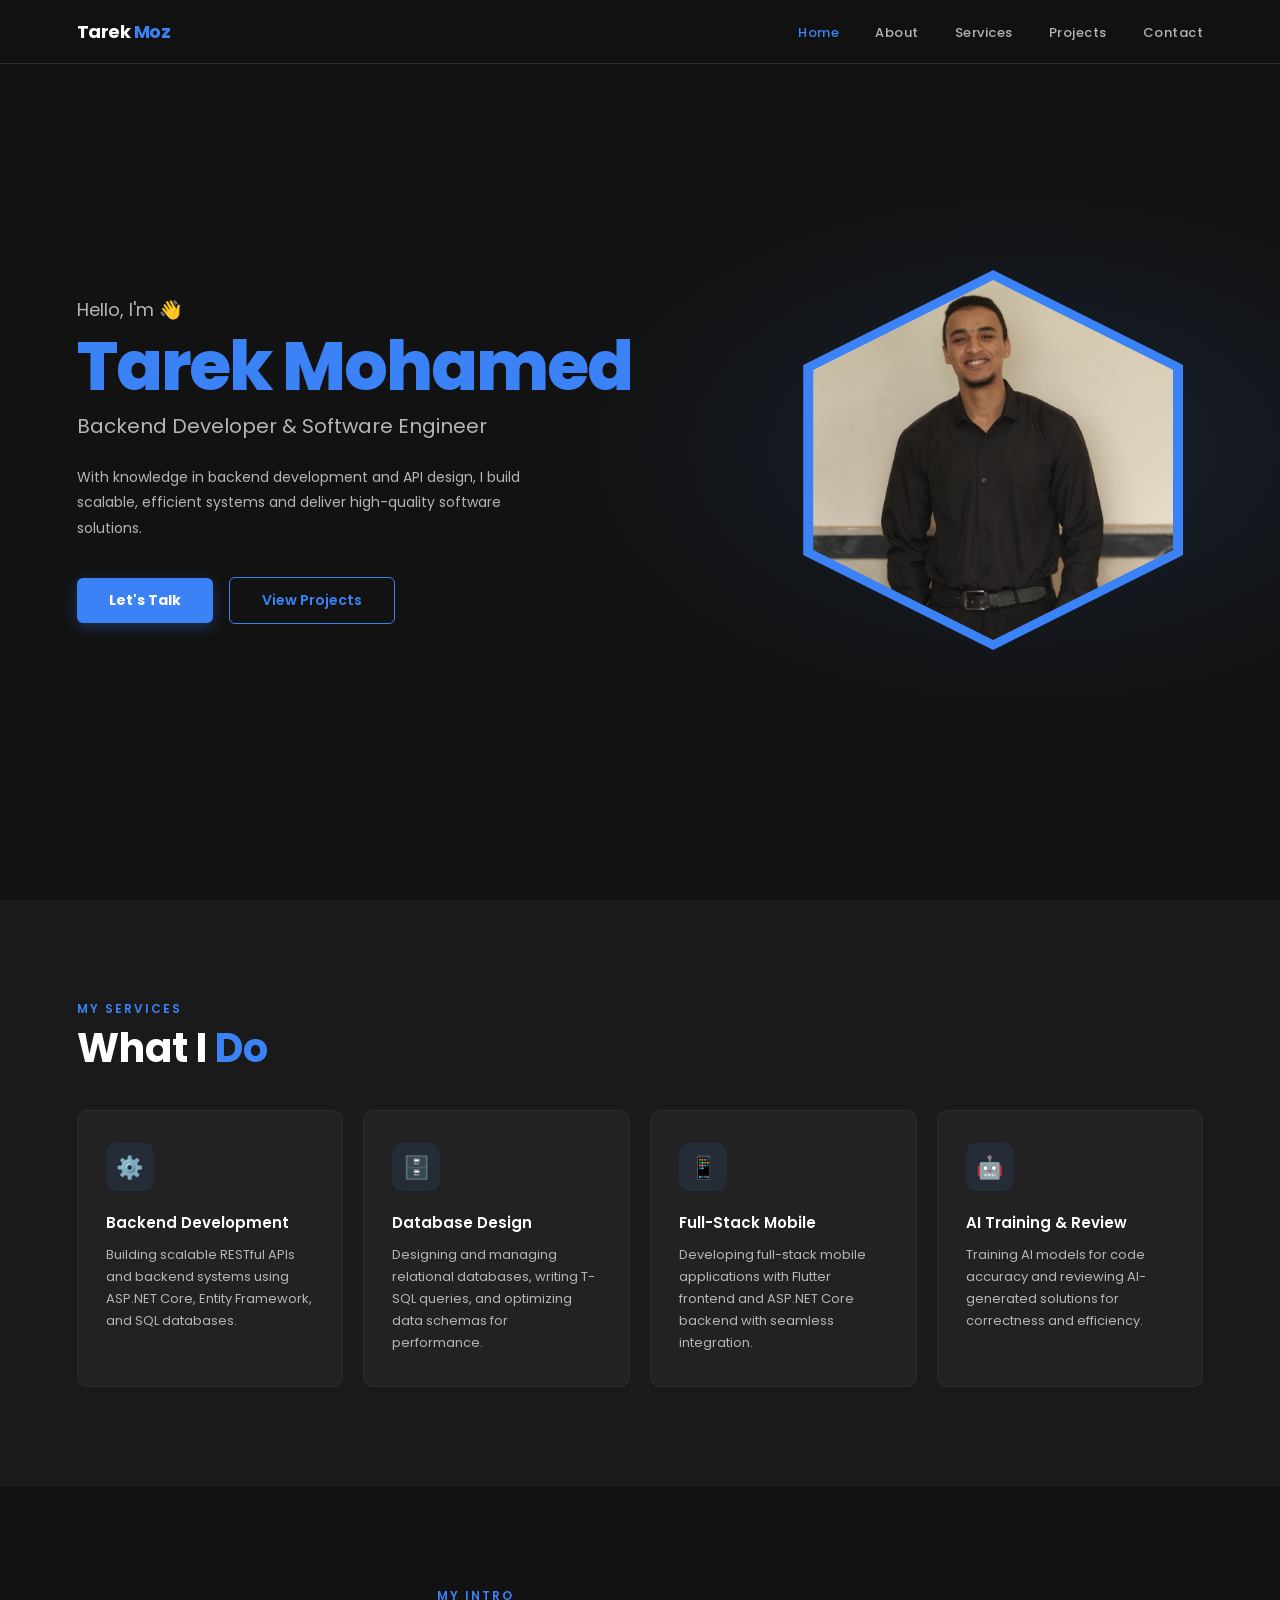
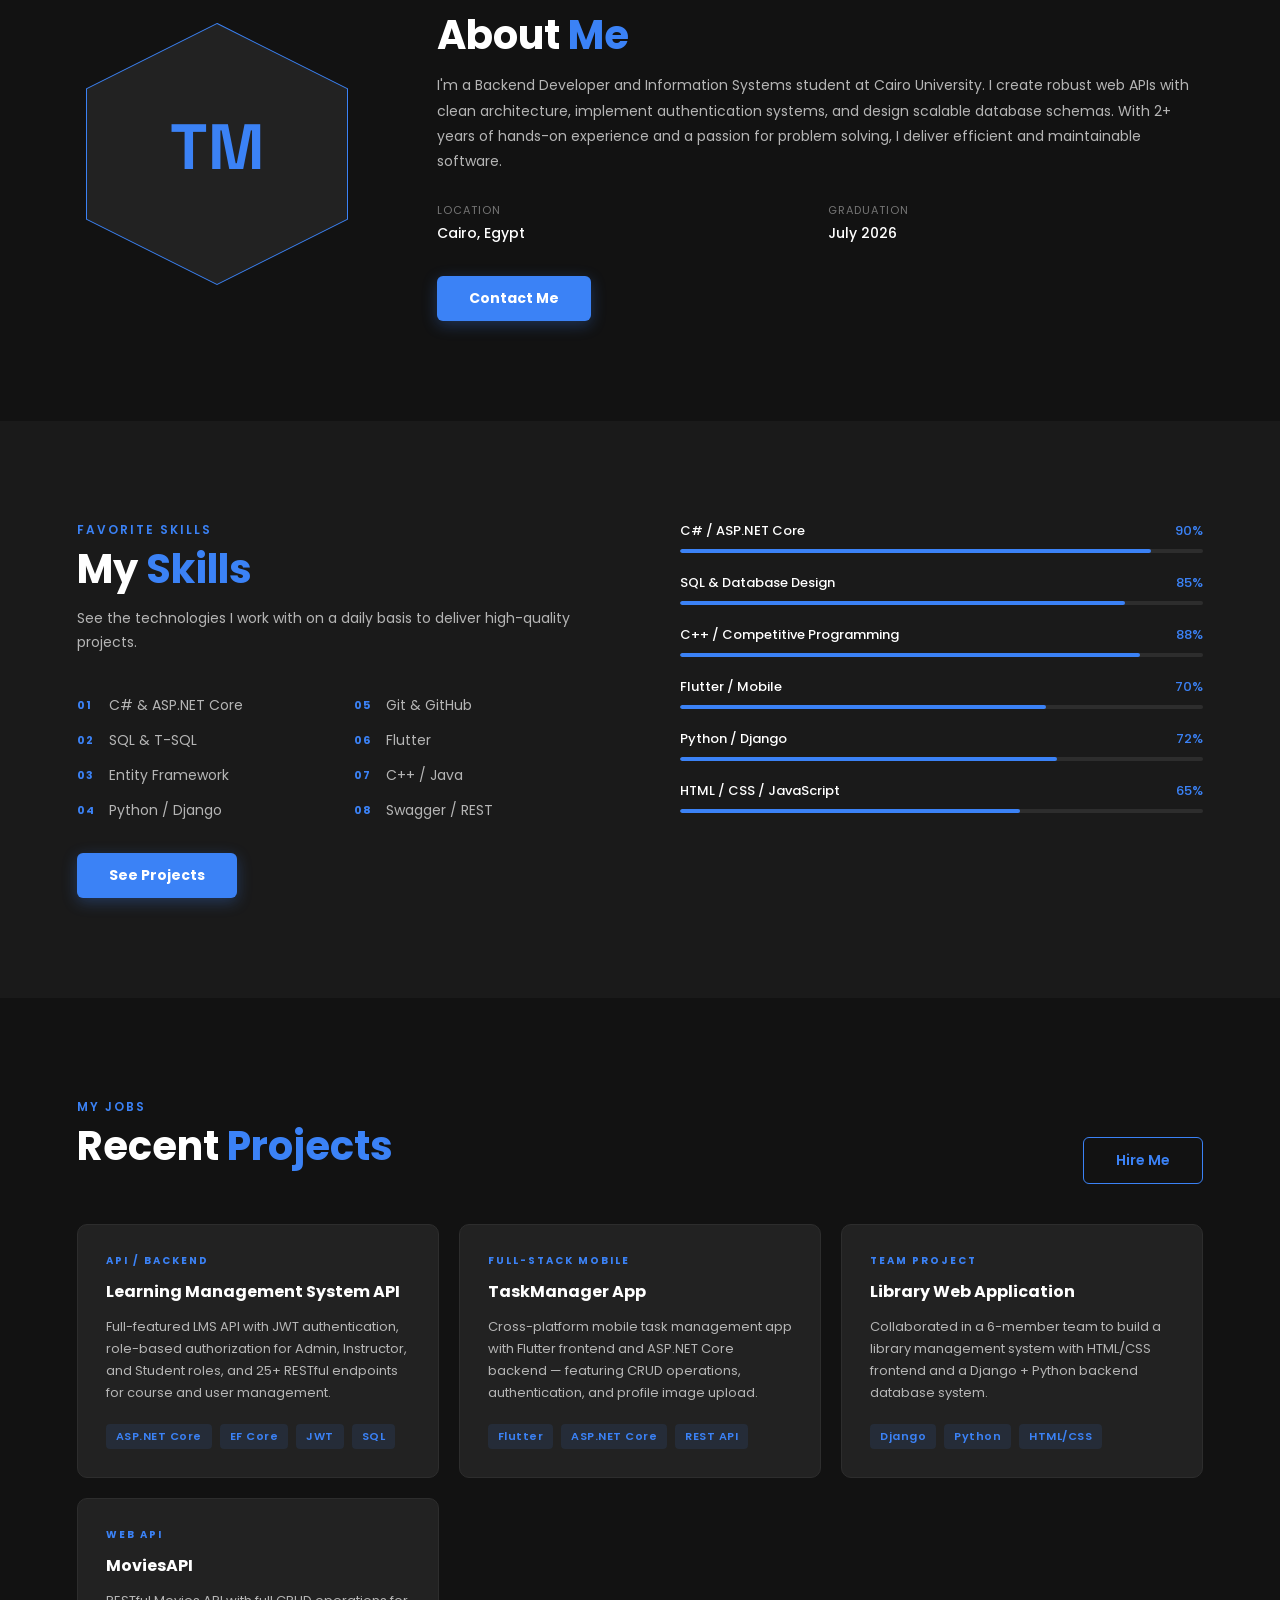
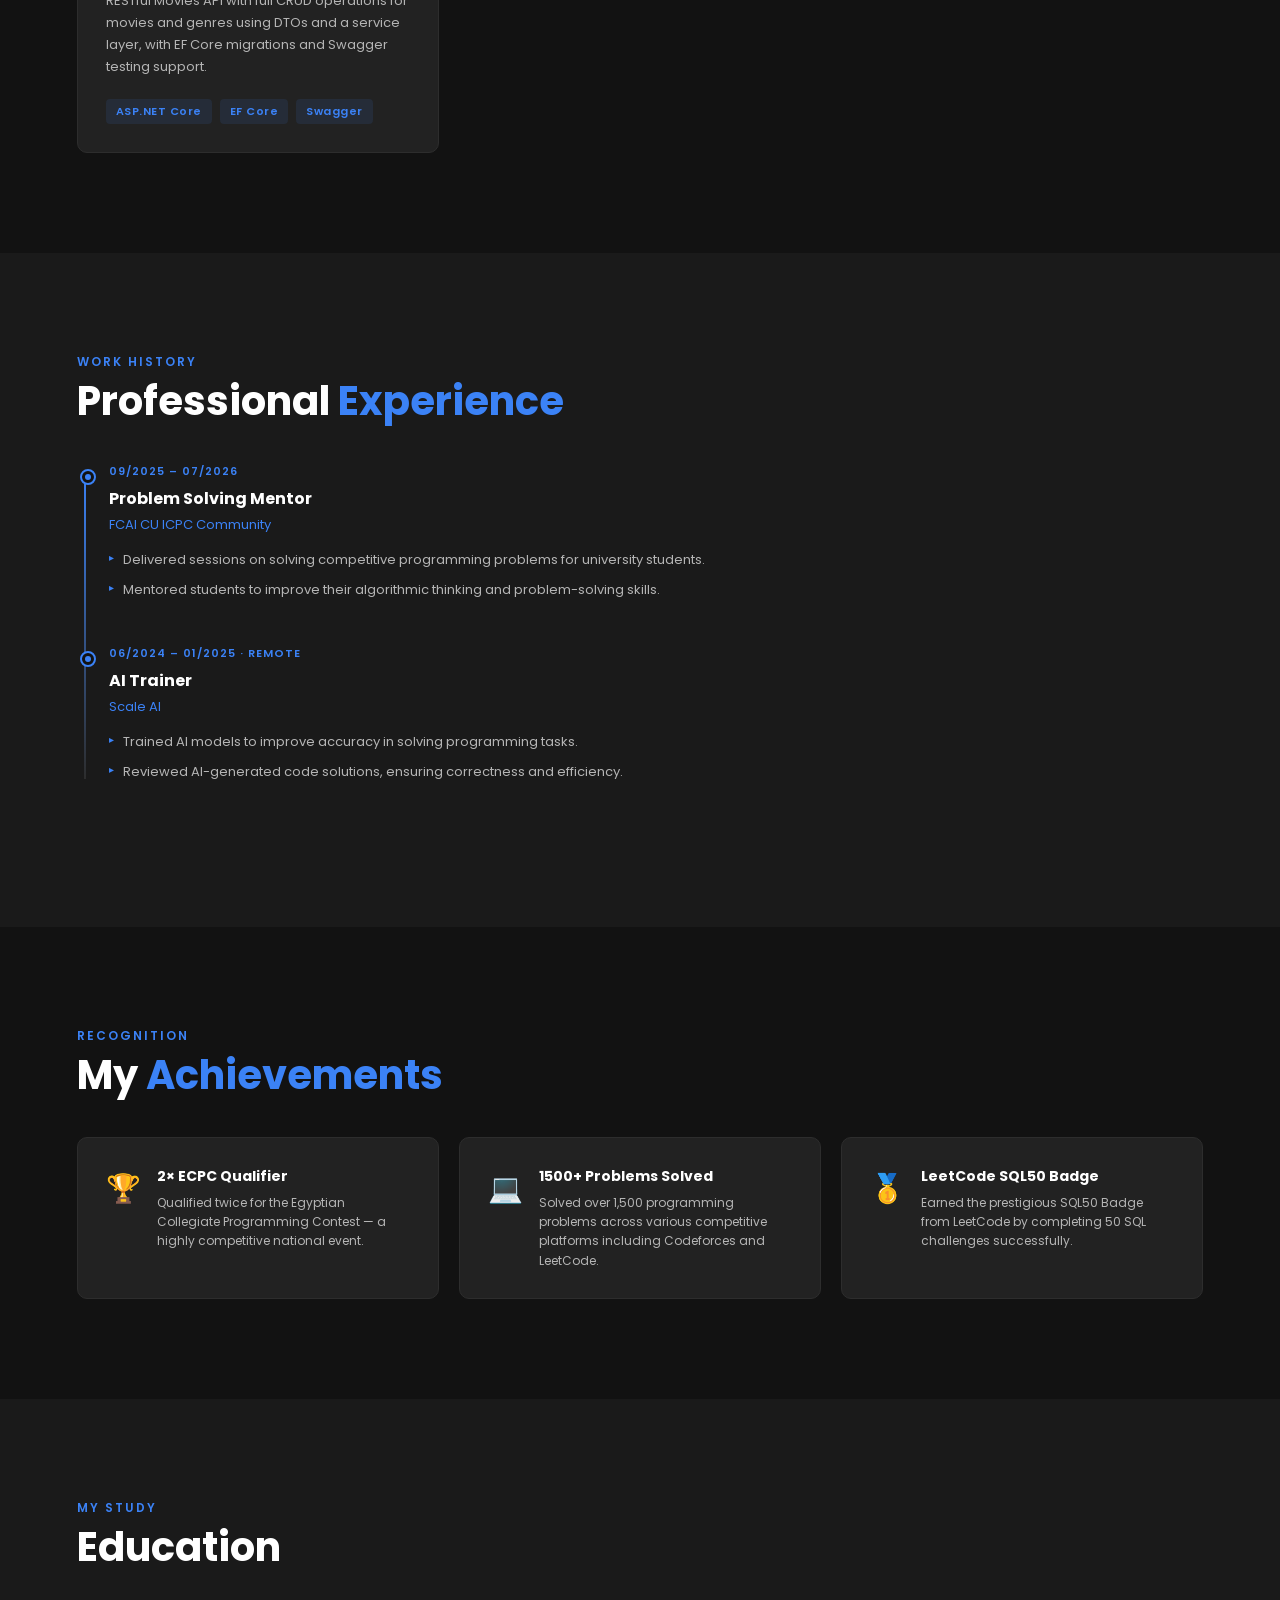
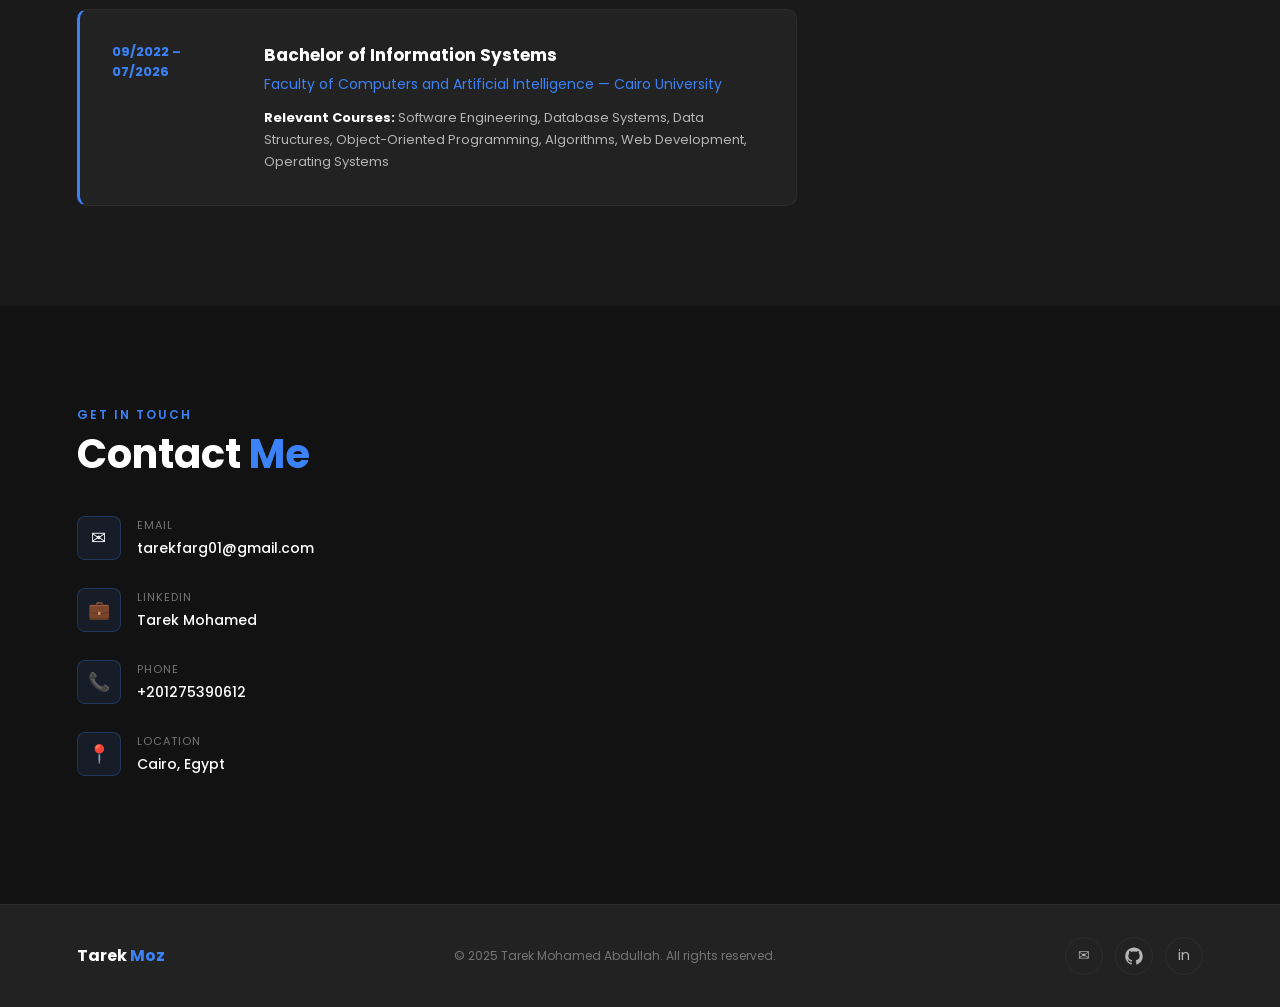
==== index.html @ e6c6e2e3 "Add the portfolio" ====
<!DOCTYPE html>
<html lang="en">
<head>
  <meta charset="UTF-8">
  <meta name="viewport" content="width=device-width, initial-scale=1.0">
  <title>Tarek Mohamed | Backend Developer</title>

  <!-- Google Fonts -->
  <link href="https://fonts.googleapis.com/css2?family=Poppins:wght@300;400;500;600;700;800&family=Space+Grotesk:wght@400;500;600;700&display=swap" rel="stylesheet">

  <!-- Stylesheet -->
  <link rel="stylesheet" href="css/style.css">
</head>
<body>

  <!--
    ============================================================
    HOW SECTIONS ARE LOADED
    Each section lives in its own file inside /sections/.
    The script.js loads them in the order listed below and
    injects them into this page automatically.

    To add a new section:
      1. Create  sections/mysection.html
      2. Add     'sections/mysection.html'  to the SECTIONS
         array in script.js in the position you want it.
    ============================================================
  -->

  <!-- All sections are injected here by script.js -->
  <div id="app"></div>

  <!-- JavaScript (loaded last so the DOM is ready) -->
  <script src="js/script.js"></script>

</body>
</html>
---- css/style.css ----
/* ============================================================
   TAREK MOHAMED — PORTFOLIO STYLES
   ============================================================
   Structure:
   1. CSS Variables (colors, fonts)
   2. Reset & Base
   3. Navigation
   4. Shared Section Utilities
   5. Hero
   6. Services
   7. About
   8. Skills
   9. Projects
   10. Experience
   11. Achievements
   12. Education
   13. Contact
   14. Footer
   15. Scroll Animation
   16. Responsive / Media Queries
   ============================================================ */


/* ── 1. CSS VARIABLES ── */

:root {
  --bg-dark:       #121212;
  --bg-section:    #1a1a1a;
  --bg-card:       #222222;
  --accent:        #3b82f6; 
  --accent-strong: #2563eb;
  --accent-dim:    rgba(59, 130, 246, 0.1);
  --accent-mid:    rgba(59, 130, 246, 0.25);
  --text-primary:  #ffffff;
  --text-secondary:#b5b5b5;
  --text-muted:    #757575;
  --border:        #2d2d2d;
  --nav-bg:        rgba(18, 18, 18, 0.9);
}

/* ── 2. RESET & BASE ── */
*, *::before, *::after {
  box-sizing: border-box;
  margin: 0;
  padding: 0;
}

html { scroll-behavior: smooth; }

body {
  font-family: 'Poppins', sans-serif;
  background: var(--bg-dark);
  color: var(--text-primary);
  overflow-x: hidden;
}

.container {
  max-width: 1400px;   
  margin: 0 auto;
  padding: 0 20px;
}

/* ── 3. NAVIGATION ── */
nav {
  position: fixed;
  top: 0; left: 0; right: 0;
  z-index: 100;
  background: var(--nav-bg);
  backdrop-filter: blur(12px);
  border-bottom: 1px solid var(--border);
  display: flex;
  align-items: center;
  justify-content: space-between;
  padding: 0 6%;
  height: 64px;
}

.nav-logo {
  font-size: 18px;
  font-weight: 700;
  letter-spacing: -0.5px;
}
.nav-logo span { color: var(--accent); }

.nav-links {
  display: flex;
  gap: 36px;
  list-style: none;
}
.nav-links a {
  font-size: 13px;
  font-weight: 500;
  color: var(--text-secondary);
  text-decoration: none;
  letter-spacing: 0.5px;
  transition: color 0.2s;
}
.nav-links a:hover,
.nav-links a.active { color: var(--accent); }


/* ── 4. SHARED SECTION UTILITIES ── */
section { padding: 100px 6%; }

.section-tag {
  font-size: 12px;
  font-weight: 600;
  letter-spacing: 2px;
  text-transform: uppercase;
  color: var(--accent);
  margin-bottom: 8px;
}

.section-title {
  font-size: clamp(28px, 4vw, 40px);
  font-weight: 700;
  line-height: 1.1;
  margin-bottom: 16px;
}
.section-title span { color: var(--accent); }

.section-sub {
  font-size: 14px;
  color: var(--text-secondary);
  line-height: 1.7;
  max-width: 500px;
  margin-bottom: 40px;
}

/* Shared Buttons */
.btn-primary {
  background: var(--accent);
  color: #ffffff;
  border: none;
  padding: 12px 32px;
  border-radius: 6px;
  font-size: 14px;
  font-weight: 700;
  cursor: pointer;
  text-decoration: none;
  display: inline-block;
  transition: opacity 0.2s, transform 0.2s;
  box-shadow: 0 4px 15px rgba(59, 130, 246, 0.3);
}
.btn-primary:hover {
  opacity: 0.9;
  transform: translateY(-2px);
  box-shadow: 0 6px 20px rgba(59, 130, 246, 0.4);
}

.btn-outline {
  background: transparent;
  color: var(--accent);
  border: 1px solid var(--accent);
  padding: 12px 32px;
  border-radius: 6px;
  font-size: 14px;
  font-weight: 600;
  cursor: pointer;
  text-decoration: none;
  display: inline-block;
  transition: background 0.2s;
}
.btn-outline:hover { background: var(--accent-dim); }

/* Social Buttons (shared by hero & footer) */
.social-btn {
  width: 38px; height: 38px;
  border-radius: 50%;
  border: 1px solid var(--border);
  display: flex; align-items: center; justify-content: center;
  color: var(--text-secondary);
  text-decoration: none;
  font-size: 14px;
  transition: border-color 0.2s, color 0.2s;
}
.social-btn:hover { border-color: var(--accent); color: var(--accent); }


/* ── 5. HERO ── */
#home {
  min-height: 100vh;
  display: flex;
  align-items: center;
  padding-top: 120px;
  background: radial-gradient(ellipse 60% 50% at 80% 50%, rgba(59, 130, 246, 0.12) 0%, transparent 60%);
}

.hero-inner {
  display: flex;
  align-items: center;
  justify-content: space-between;
  gap: 60px;
  width: 100%;
}

.hero-text { flex: 1; }

.hero-greeting {
  font-size: 18px;
  color: var(--text-secondary);
  margin-bottom: 10px;
}
.hero-greeting span { color: var(--accent); }

.hero-name {
  font-size: clamp(40px, 6vw, 68px);
  font-weight: 800;
  color: var(--accent);
  line-height: 1;
  margin-bottom: 10px;
  letter-spacing: -2px;
}

.hero-role {
  font-size: clamp(16px, 2vw, 20px);
  color: var(--text-secondary);
  font-weight: 400;
  margin-bottom: 24px;
}

.hero-desc {
  font-size: 14px;
  color: var(--text-secondary);
  line-height: 1.8;
  max-width: 460px;
  margin-bottom: 36px;
}

.hero-btns {
  display: flex;
  gap: 16px;
  align-items: center;
}

.hero-socials {
  display: flex;
  gap: 12px;
  margin-top: 28px;
}

/* Hexagon Photo — Hero */
.hero-inner {
  display: flex;
  align-items: center;
  justify-content: space-between;
  gap: 40px;
  width: 100%;
}

.hero-photo-wrap {
  flex-shrink: 0;
  position: relative;
}

.hex-container {
  width: 420px; 
  height: 420px;
  position: relative;
  display: flex;
  align-items: center;
  justify-content: center;
}

.hex-bg {
  width: 380px; 
  height: 380px;
  background: var(--accent);
  clip-path: polygon(50% 0%, 100% 25%, 100% 75%, 50% 100%, 0% 75%, 0% 25%);
  position: absolute;
}

.hex-photo {
  width: 360px; 
  height: 360px;
  clip-path: polygon(50% 0%, 100% 25%, 100% 75%, 50% 100%, 0% 75%, 0% 25%);
  background-image: url('../assets/img/img1.jpg');
  background-size: cover;
  background-position: center 25%;
  background-repeat: no-repeat;
  position: relative;
  z-index: 2;
  display: flex;
  align-items: center;
  justify-content: center;
  overflow: hidden;
}

.hex-initials {
  display: none;
}


/* ── 6. SERVICES ── */
#services { background: var(--bg-section); }

.services-grid {
  display: grid;
  grid-template-columns: repeat(auto-fit, minmax(220px, 1fr));
  gap: 20px;
  margin-top: 40px;
}

.service-card {
  background: var(--bg-card);
  border: 1px solid var(--border);
  border-radius: 10px;
  padding: 32px 28px;
  transition: border-color 0.3s, transform 0.3s;
}
.service-card:hover { border-color: var(--accent); transform: translateY(-4px); }

.service-icon {
  width: 48px; height: 48px;
  border-radius: 10px;
  background: var(--accent-dim);
  display: flex; align-items: center; justify-content: center;
  font-size: 22px;
  margin-bottom: 20px;
}

.service-title { font-size: 15px; font-weight: 600; margin-bottom: 10px; }
.service-desc  { font-size: 13px; color: var(--text-secondary); line-height: 1.7; }


/* ── 7. ABOUT ── */
#about {
  display: flex;
  align-items: center;
  gap: 80px;
}

.about-photo-col { flex-shrink: 0; }

.about-text { flex: 1; }

.about-desc {
  font-size: 14px;
  color: var(--text-secondary);
  line-height: 1.8;
  margin-bottom: 28px;
}

.about-info-grid {
  display: grid;
  grid-template-columns: 1fr 1fr;
  gap: 16px;
  margin-bottom: 32px;
}

.about-info-label {
  font-size: 11px;
  letter-spacing: 1px;
  color: var(--text-muted);
  text-transform: uppercase;
  margin-bottom: 4px;
}

.about-info-val {
  font-size: 14px;
  font-weight: 500;
  color: var(--text-primary);
}
.about-info-val a { color: var(--accent); text-decoration: none; }


/* ── 8. SKILLS ── */
#skills { background: var(--bg-section); }

.skills-inner {
  display: flex;
  gap: 80px;
  align-items: flex-start;
}

.skills-left  { flex: 1; }
.skills-right { flex: 1; }

.skills-heading { margin-bottom: 40px; }

.skill-number-list {
  list-style: none;
  display: grid;
  grid-template-columns: 1fr 1fr;
  gap: 14px 32px;
}
.skill-number-list li {
  display: flex;
  align-items: center;
  gap: 10px;
  font-size: 14px;
  color: var(--text-secondary);
}

.skill-num {
  font-size: 11px;
  font-weight: 700;
  color: var(--accent);
  letter-spacing: 1px;
  min-width: 22px;
}

.skills-see-btn { margin-top: 32px; }

/* Skill Bars */
.skill-bar-group { margin-bottom: 20px; }

.skill-bar-label {
  display: flex;
  justify-content: space-between;
  font-size: 13px;
  font-weight: 500;
  margin-bottom: 8px;
}
.skill-bar-label span:last-child { color: var(--accent); }

.skill-bar-track {
  height: 4px;
  background: var(--border);
  border-radius: 4px;
  overflow: hidden;
}

.skill-bar-fill {
  height: 100%;
  background: var(--accent);
  border-radius: 4px;
  transition: width 1s ease;
}


/* ── 9. PROJECTS ── */
.projects-header {
  display: flex;
  align-items: flex-end;
  justify-content: space-between;
  margin-bottom: 40px;
}

.projects-grid {
  display: grid;
  grid-template-columns: repeat(auto-fit, minmax(280px, 1fr));
  gap: 20px;
}

.project-card {
  background: var(--bg-card);
  border: 1px solid var(--border);
  border-radius: 10px;
  padding: 28px;
  transition: border-color 0.3s, transform 0.3s;
  position: relative;
  overflow: hidden;
}
.project-card::before {
  content: '';
  position: absolute;
  top: 0; left: 0; right: 0;
  height: 2px;
  background: var(--accent);
  transform: scaleX(0);
  transform-origin: left;
  transition: transform 0.3s;
}
.project-card:hover { border-color: var(--accent); transform: translateY(-4px); }
.project-card:hover::before { transform: scaleX(1); }

.project-label {
  font-size: 10px;
  font-weight: 700;
  letter-spacing: 2px;
  text-transform: uppercase;
  color: var(--accent);
  margin-bottom: 10px;
}

.project-title { font-size: 16px; font-weight: 700; margin-bottom: 12px; }
.project-desc  { font-size: 13px; color: var(--text-secondary); line-height: 1.7; margin-bottom: 20px; }

.project-tags { display: flex; flex-wrap: wrap; gap: 8px; }

.tag {
  font-size: 11px;
  font-weight: 600;
  padding: 4px 10px;
  border-radius: 4px;
  background: var(--accent-dim);
  color: var(--accent);
  letter-spacing: 0.5px;
}


/* ── 10. EXPERIENCE ── */
#experience { background: var(--bg-section); }

.exp-timeline {
  position: relative;
  padding-left: 32px;
  margin-top: 40px;
}
.exp-timeline::before {
  content: '';
  position: absolute;
  left: 7px; top: 8px; bottom: 8px;
  width: 2px;
  background: linear-gradient(to bottom, var(--accent), var(--border));
}

.exp-item { position: relative; margin-bottom: 40px; }

.exp-dot {
  position: absolute;
  left: -29px; top: 6px;
  width: 16px; height: 16px;
  border-radius: 50%;
  background: var(--bg-dark);
  border: 2px solid var(--accent);
  display: flex; align-items: center; justify-content: center;
}
.exp-dot-inner {
  width: 6px; height: 6px;
  border-radius: 50%;
  background: var(--accent);
}

.exp-date {
  font-size: 11px;
  color: var(--accent);
  letter-spacing: 1px;
  text-transform: uppercase;
  margin-bottom: 6px;
  font-weight: 600;
}

.exp-role    { font-size: 16px; font-weight: 700; margin-bottom: 4px; }
.exp-company { font-size: 13px; color: var(--accent); margin-bottom: 10px; }

.exp-bullets { list-style: none; }
.exp-bullets li {
  font-size: 13px;
  color: var(--text-secondary);
  padding: 4px 0 4px 14px;
  position: relative;
  line-height: 1.7;
}
.exp-bullets li::before {
  content: '▸';
  position: absolute;
  left: 0;
  color: var(--accent);
  font-size: 10px;
}


/* ── 11. ACHIEVEMENTS ── */
.ach-grid {
  display: grid;
  grid-template-columns: repeat(auto-fit, minmax(240px, 1fr));
  gap: 20px;
  margin-top: 40px;
}

.ach-card {
  background: var(--bg-card);
  border: 1px solid var(--border);
  border-radius: 10px;
  padding: 28px;
  display: flex;
  align-items: flex-start;
  gap: 16px;
  transition: border-color 0.3s;
}
.ach-card:hover { border-color: var(--accent); }

.ach-icon       { font-size: 28px; flex-shrink: 0; margin-top: 2px; }
.ach-text-title { font-size: 14px; font-weight: 700; margin-bottom: 6px; }
.ach-text-desc  { font-size: 12px; color: var(--text-secondary); line-height: 1.6; }


/* ── 12. EDUCATION ── */
#education { background: var(--bg-section); }

.edu-card {
  background: var(--bg-card);
  border: 1px solid var(--border);
  border-left: 3px solid var(--accent);
  border-radius: 10px;
  padding: 32px;
  display: flex;
  gap: 32px;
  align-items: flex-start;
  max-width: 720px;
  margin-top: 40px;
}

.edu-year   { font-size: 13px; color: var(--accent); font-weight: 700; min-width: 120px; }
.edu-degree { font-size: 17px; font-weight: 700; margin-bottom: 6px; }
.edu-school { font-size: 14px; color: var(--accent); margin-bottom: 12px; }
.edu-courses { font-size: 13px; color: var(--text-secondary); line-height: 1.7; }
.edu-courses strong { color: var(--text-primary); }


/* ── 13. CONTACT ── */
.contact-inner {
  display: grid;
  grid-template-columns: 1fr 1fr;
  gap: 60px;
  align-items: start;
  margin-top: 40px;
}

.contact-info-item {
  display: flex;
  align-items: center;
  gap: 16px;
  margin-bottom: 28px;
}

.contact-icon {
  width: 44px; height: 44px;
  border-radius: 8px;
  background: var(--accent-dim);
  border: 1px solid var(--accent-mid);
  display: flex; align-items: center; justify-content: center;
  font-size: 18px;
  flex-shrink: 0;
}

.contact-info-label {
  font-size: 11px;
  color: var(--text-muted);
  letter-spacing: 1px;
  text-transform: uppercase;
  margin-bottom: 4px;
}

.contact-info-val { font-size: 14px; font-weight: 500; }
.contact-info-val a { color: var(--text-primary); text-decoration: none; }
.contact-info-val a:hover { color: var(--accent); }

.contact-form { display: flex; flex-direction: column; gap: 16px; }

.contact-form input,
.contact-form textarea {
  background: var(--bg-card);
  border: 1px solid var(--border);
  border-radius: 8px;
  padding: 14px 18px;
  color: var(--text-primary);
  font-family: 'Poppins', sans-serif;
  font-size: 13px;
  outline: none;
  transition: border-color 0.2s;
  resize: none;
}
.contact-form input:focus,
.contact-form textarea:focus { border-color: var(--accent); }
.contact-form input::placeholder,
.contact-form textarea::placeholder { color: var(--text-muted); }

.contact-form textarea { height: 130px; }
.contact-form .btn-primary { align-self: flex-start; }


/* ── 14. FOOTER ── */
footer {
  background: var(--bg-card);
  border-top: 1px solid var(--border);
  padding: 32px 6%;
  display: flex;
  align-items: center;
  justify-content: space-between;
}

.footer-logo { font-size: 16px; font-weight: 700; }
.footer-logo span { color: var(--accent); }
.footer-copy { font-size: 12px; color: var(--text-muted); }
.footer-socials { display: flex; gap: 12px; }


/* ── 15. SCROLL ANIMATION ── */
.fade-up {
  opacity: 0;
  transform: translateY(24px);
  transition: opacity 0.6s ease, transform 0.6s ease;
}
.fade-up.visible { opacity: 1; transform: translateY(0); }


/* ── 16. RESPONSIVE ── */
@media (max-width: 768px) {
  .hero-inner        { flex-direction: column-reverse; text-align: center; }
  .hero-socials      { justify-content: center; }
  .hero-btns         { justify-content: center; }
  #about             { flex-direction: column; }
  .skills-inner      { flex-direction: column; }
  .contact-inner     { grid-template-columns: 1fr; }
  footer             { flex-direction: column; gap: 16px; text-align: center; }
  .nav-links         { display: none; }
  .projects-header   { flex-direction: column; align-items: flex-start; gap: 16px; }
  .edu-card          { flex-direction: column; gap: 12px; }
}
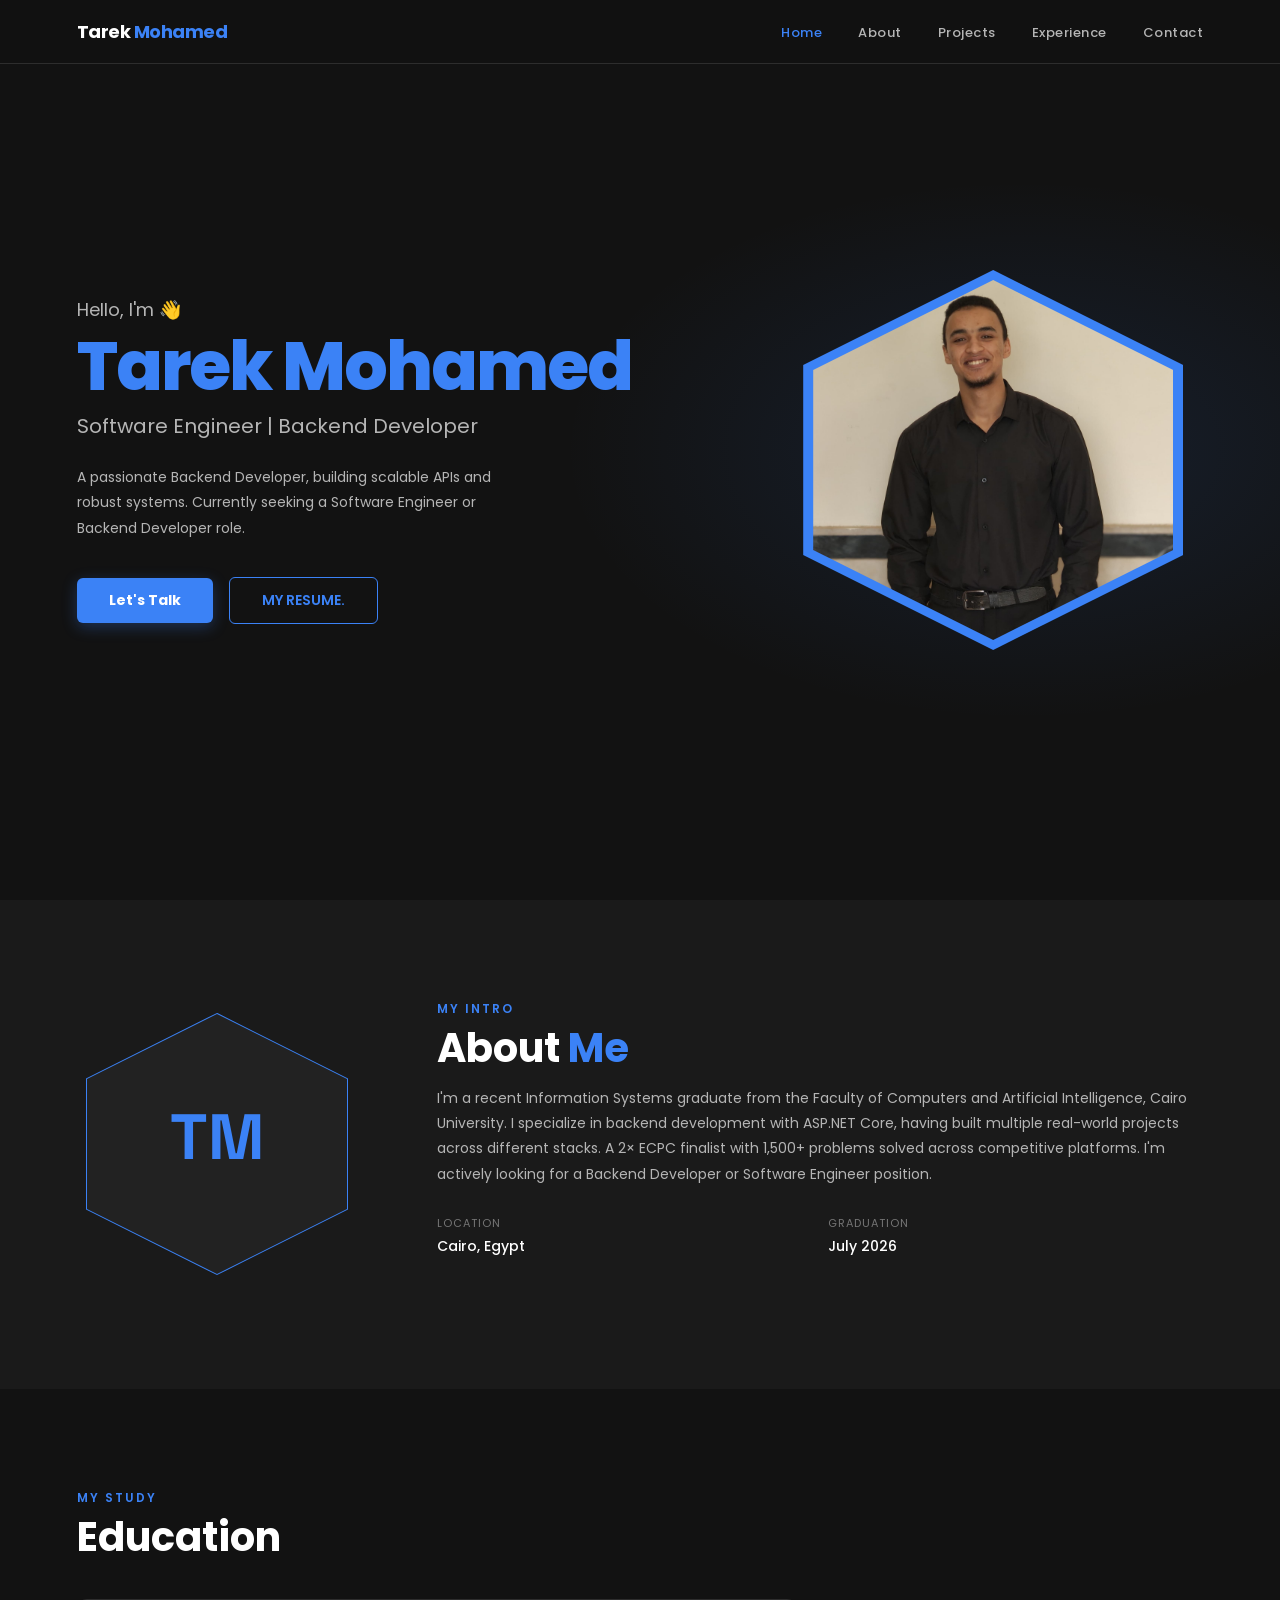
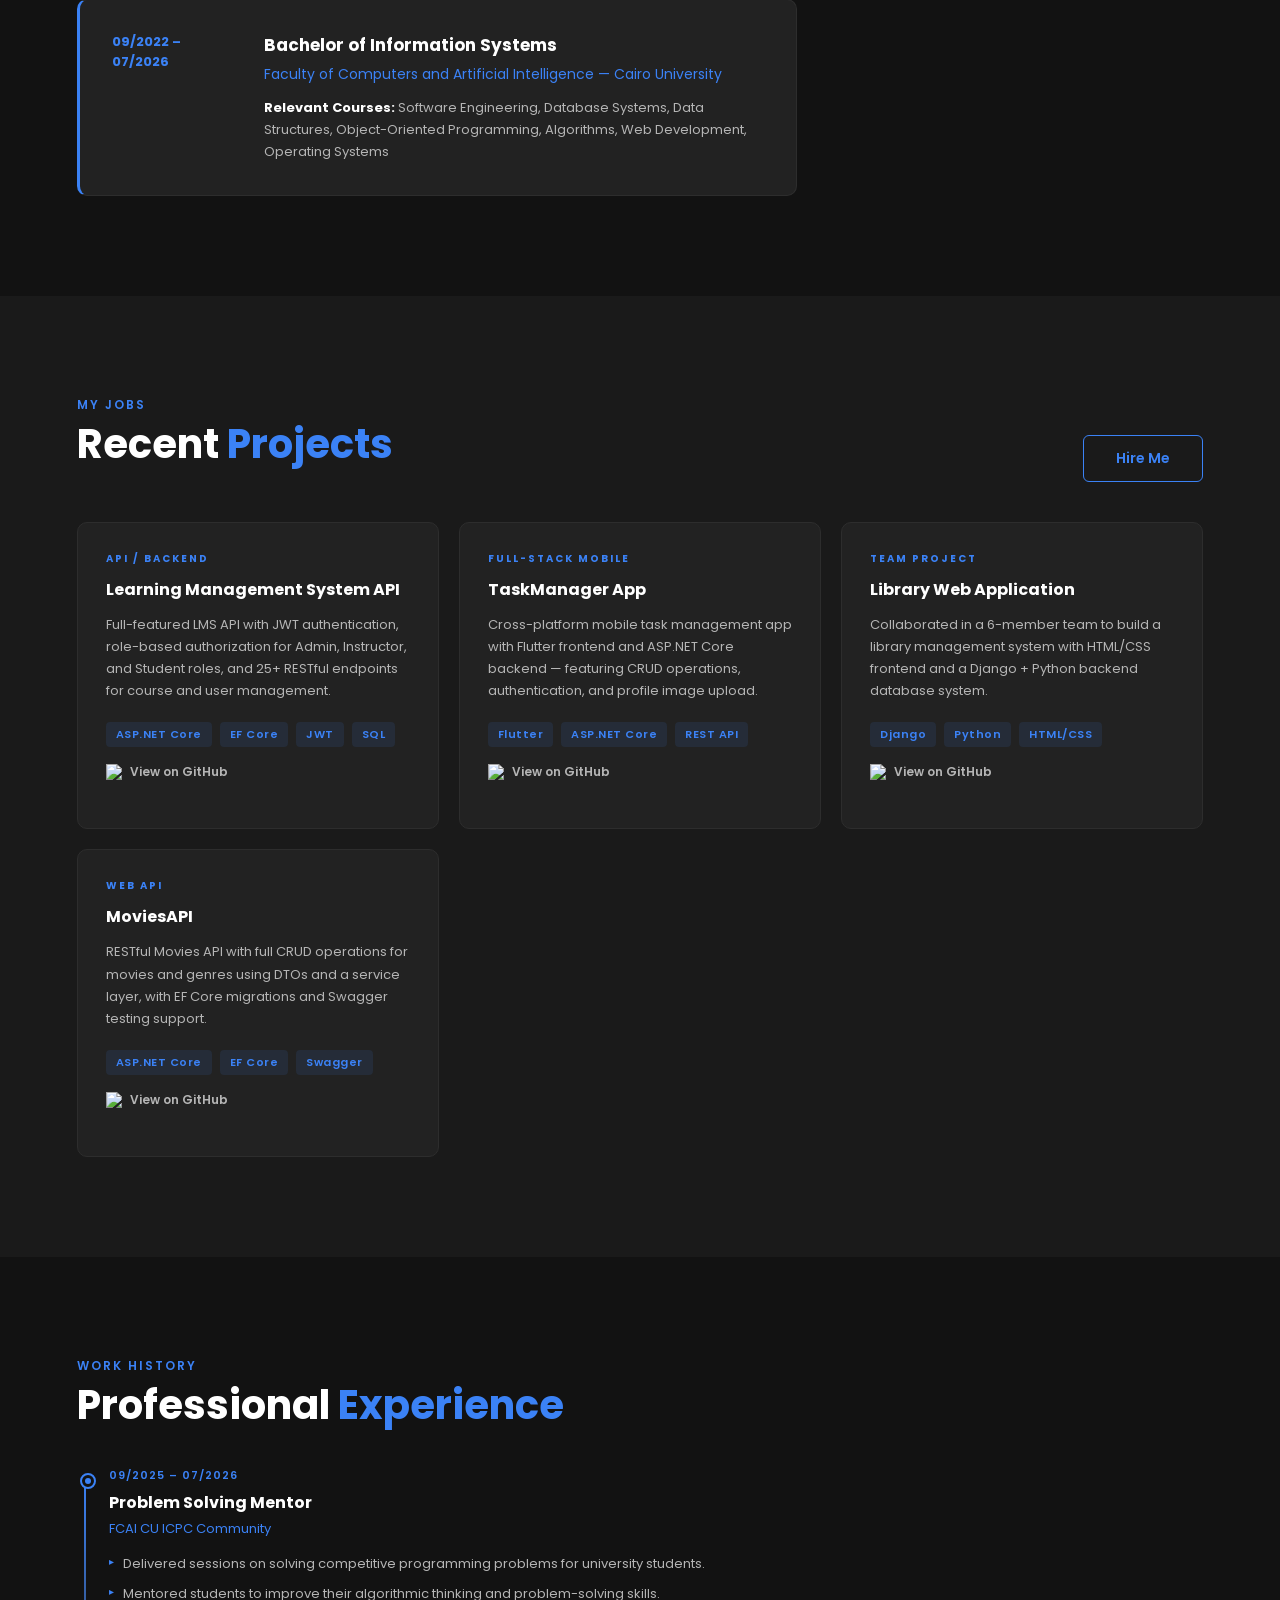
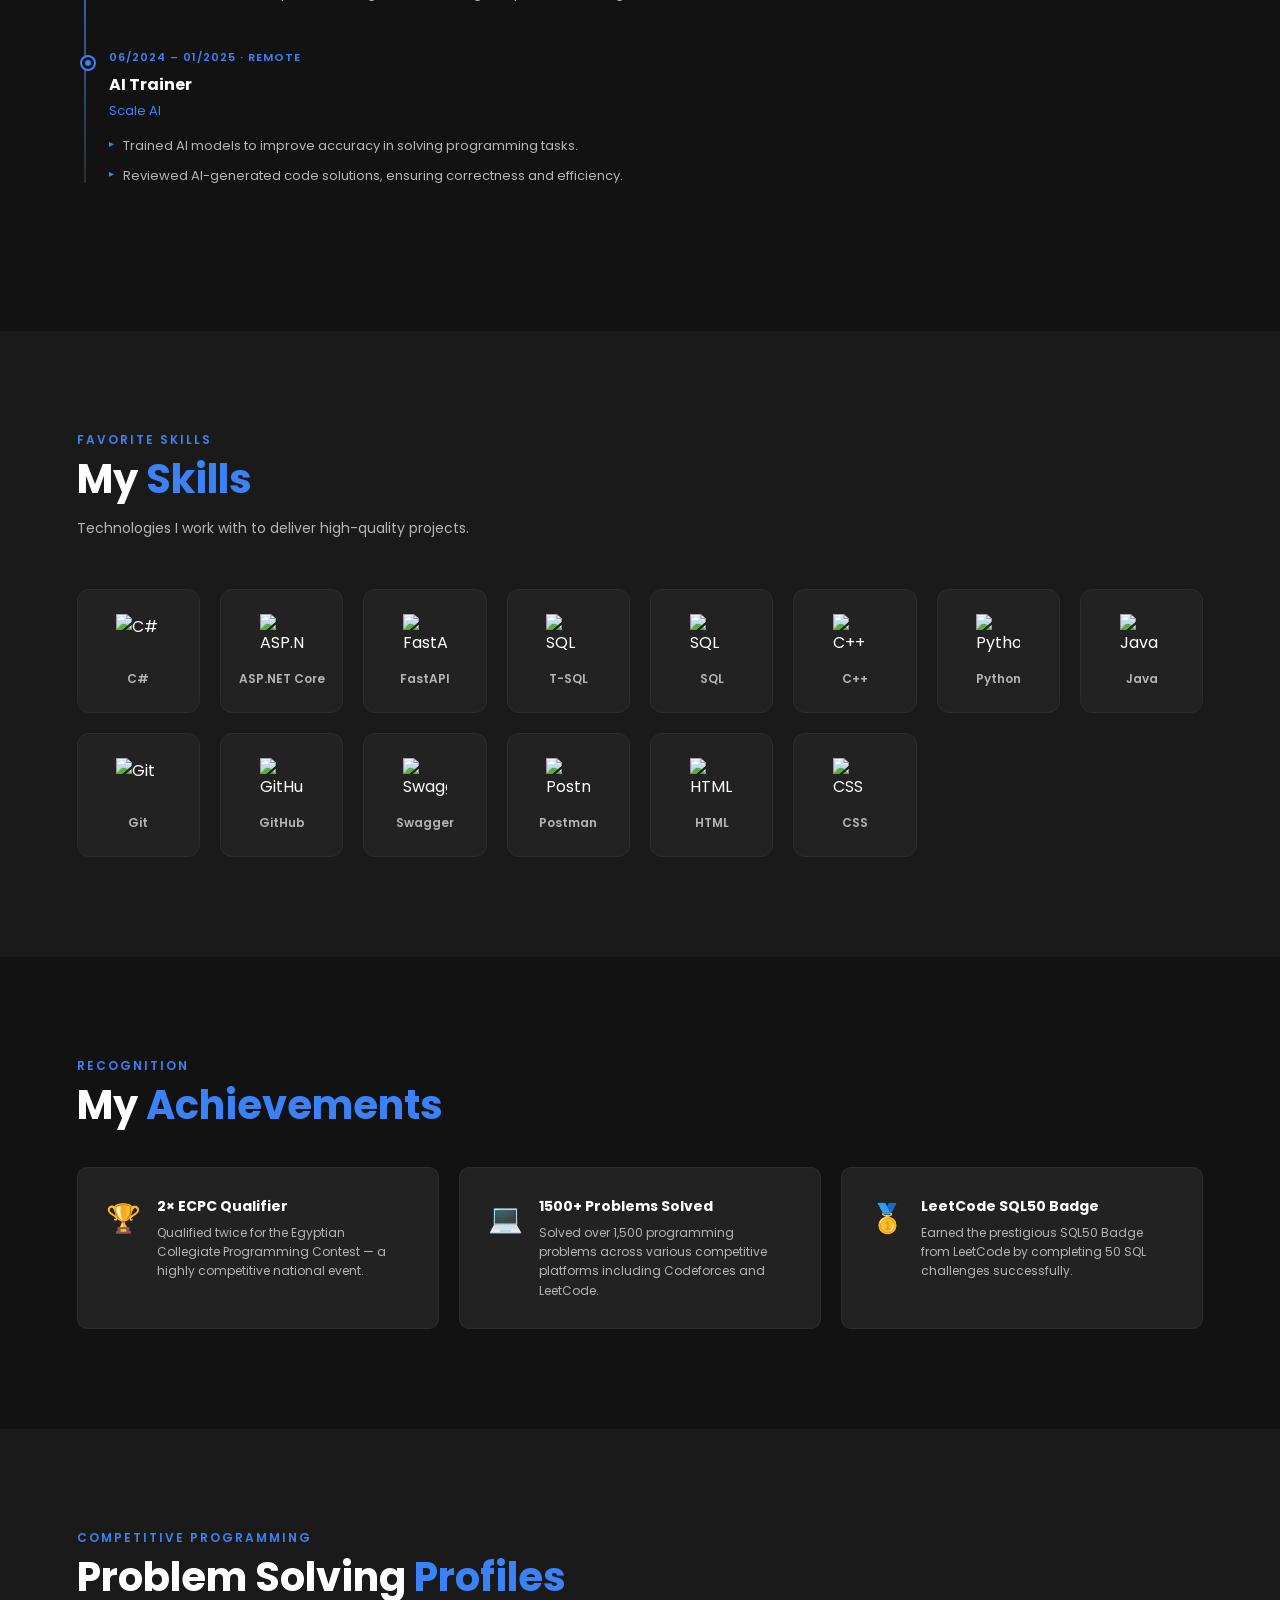
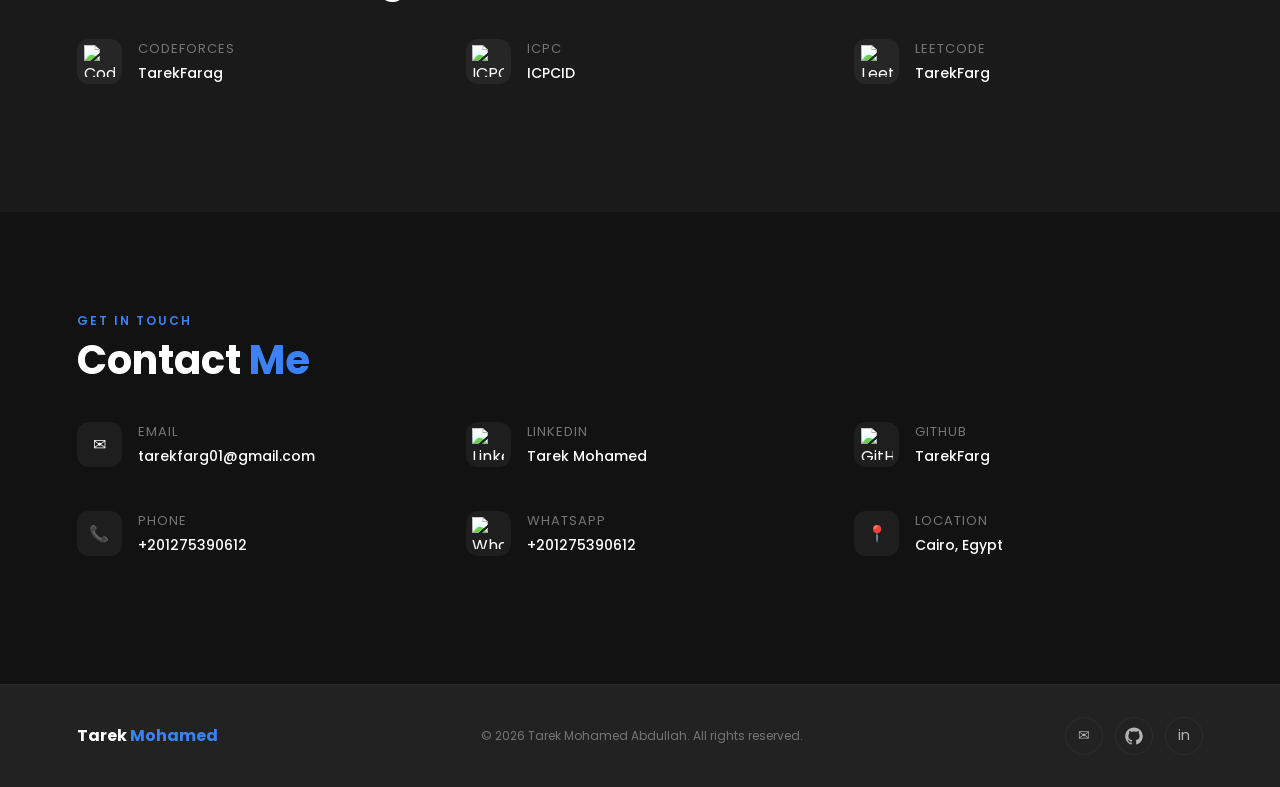
==== commit 8617d3d1: "Add Favicon" ====
--- a/index.html
+++ b/index.html
@@ -3,7 +3,10 @@
 <head>
   <meta charset="UTF-8">
   <meta name="viewport" content="width=device-width, initial-scale=1.0">
-  <title>Tarek Mohamed | Backend Developer</title>
+  <title>Tarek Mohamed</title>
+
+  <!-- Favicon -->
+  <link rel="icon" type="image/png" href="assets/img/favicon2.png">
 
   <!-- Google Fonts -->
   <link href="https://fonts.googleapis.com/css2?family=Poppins:wght@300;400;500;600;700;800&family=Space+Grotesk:wght@400;500;600;700&display=swap" rel="stylesheet">
--- a/css/style.css
+++ b/css/style.css
@@ -24,28 +24,32 @@
 /* ── 1. CSS VARIABLES ── */
 
 :root {
-  --bg-dark:       #121212;
-  --bg-section:    #1a1a1a;
-  --bg-card:       #222222;
-  --accent:        #3b82f6; 
+  --bg-dark: #121212;
+  --bg-section: #1a1a1a;
+  --bg-card: #222222;
+  --accent: #3b82f6;
   --accent-strong: #2563eb;
-  --accent-dim:    rgba(59, 130, 246, 0.1);
-  --accent-mid:    rgba(59, 130, 246, 0.25);
-  --text-primary:  #ffffff;
-  --text-secondary:#b5b5b5;
-  --text-muted:    #757575;
-  --border:        #2d2d2d;
-  --nav-bg:        rgba(18, 18, 18, 0.9);
+  --accent-dim: rgba(59, 130, 246, 0.1);
+  --accent-mid: rgba(59, 130, 246, 0.25);
+  --text-primary: #ffffff;
+  --text-secondary: #b5b5b5;
+  --text-muted: #757575;
+  --border: #2d2d2d;
+  --nav-bg: rgba(18, 18, 18, 0.9);
 }
 
 /* ── 2. RESET & BASE ── */
-*, *::before, *::after {
+*,
+*::before,
+*::after {
   box-sizing: border-box;
   margin: 0;
   padding: 0;
 }
 
-html { scroll-behavior: smooth; }
+html {
+  scroll-behavior: smooth;
+}
 
 body {
   font-family: 'Poppins', sans-serif;
@@ -55,7 +59,7 @@
 }
 
 .container {
-  max-width: 1400px;   
+  max-width: 1400px;
   margin: 0 auto;
   padding: 0 20px;
 }
@@ -63,7 +67,9 @@
 /* ── 3. NAVIGATION ── */
 nav {
   position: fixed;
-  top: 0; left: 0; right: 0;
+  top: 0;
+  left: 0;
+  right: 0;
   z-index: 100;
   background: var(--nav-bg);
   backdrop-filter: blur(12px);
@@ -80,13 +86,17 @@
   font-weight: 700;
   letter-spacing: -0.5px;
 }
-.nav-logo span { color: var(--accent); }
+
+.nav-logo span {
+  color: var(--accent);
+}
 
 .nav-links {
   display: flex;
   gap: 36px;
   list-style: none;
 }
+
 .nav-links a {
   font-size: 13px;
   font-weight: 500;
@@ -95,12 +105,17 @@
   letter-spacing: 0.5px;
   transition: color 0.2s;
 }
+
 .nav-links a:hover,
-.nav-links a.active { color: var(--accent); }
+.nav-links a.active {
+  color: var(--accent);
+}
 
 
 /* ── 4. SHARED SECTION UTILITIES ── */
-section { padding: 100px 6%; }
+section {
+  padding: 100px 6%;
+}
 
 .section-tag {
   font-size: 12px;
@@ -117,7 +132,10 @@
   line-height: 1.1;
   margin-bottom: 16px;
 }
-.section-title span { color: var(--accent); }
+
+.section-title span {
+  color: var(--accent);
+}
 
 .section-sub {
   font-size: 14px;
@@ -142,6 +160,7 @@
   transition: opacity 0.2s, transform 0.2s;
   box-shadow: 0 4px 15px rgba(59, 130, 246, 0.3);
 }
+
 .btn-primary:hover {
   opacity: 0.9;
   transform: translateY(-2px);
@@ -161,20 +180,30 @@
   display: inline-block;
   transition: background 0.2s;
 }
-.btn-outline:hover { background: var(--accent-dim); }
+
+.btn-outline:hover {
+  background: var(--accent-dim);
+}
 
 /* Social Buttons (shared by hero & footer) */
 .social-btn {
-  width: 38px; height: 38px;
+  width: 38px;
+  height: 38px;
   border-radius: 50%;
   border: 1px solid var(--border);
-  display: flex; align-items: center; justify-content: center;
+  display: flex;
+  align-items: center;
+  justify-content: center;
   color: var(--text-secondary);
   text-decoration: none;
   font-size: 14px;
   transition: border-color 0.2s, color 0.2s;
 }
-.social-btn:hover { border-color: var(--accent); color: var(--accent); }
+
+.social-btn:hover {
+  border-color: var(--accent);
+  color: var(--accent);
+}
 
 
 /* ── 5. HERO ── */
@@ -194,14 +223,19 @@
   width: 100%;
 }
 
-.hero-text { flex: 1; }
+.hero-text {
+  flex: 1;
+}
 
 .hero-greeting {
   font-size: 18px;
   color: var(--text-secondary);
   margin-bottom: 10px;
 }
-.hero-greeting span { color: var(--accent); }
+
+.hero-greeting span {
+  color: var(--accent);
+}
 
 .hero-name {
   font-size: clamp(40px, 6vw, 68px);
@@ -254,7 +288,7 @@
 }
 
 .hex-container {
-  width: 420px; 
+  width: 420px;
   height: 420px;
   position: relative;
   display: flex;
@@ -263,7 +297,7 @@
 }
 
 .hex-bg {
-  width: 380px; 
+  width: 380px;
   height: 380px;
   background: var(--accent);
   clip-path: polygon(50% 0%, 100% 25%, 100% 75%, 50% 100%, 0% 75%, 0% 25%);
@@ -271,7 +305,7 @@
 }
 
 .hex-photo {
-  width: 360px; 
+  width: 360px;
   height: 360px;
   clip-path: polygon(50% 0%, 100% 25%, 100% 75%, 50% 100%, 0% 75%, 0% 25%);
   background-image: url('../assets/img/img1.jpg');
@@ -292,7 +326,9 @@
 
 
 /* ── 6. SERVICES ── */
-#services { background: var(--bg-section); }
+#services {
+  background: var(--bg-section);
+}
 
 .services-grid {
   display: grid;
@@ -308,31 +344,55 @@
   padding: 32px 28px;
   transition: border-color 0.3s, transform 0.3s;
 }
-.service-card:hover { border-color: var(--accent); transform: translateY(-4px); }
+
+.service-card:hover {
+  border-color: var(--accent);
+  transform: translateY(-4px);
+}
 
 .service-icon {
-  width: 48px; height: 48px;
+  width: 48px;
+  height: 48px;
   border-radius: 10px;
   background: var(--accent-dim);
-  display: flex; align-items: center; justify-content: center;
+  display: flex;
+  align-items: center;
+  justify-content: center;
   font-size: 22px;
   margin-bottom: 20px;
 }
 
-.service-title { font-size: 15px; font-weight: 600; margin-bottom: 10px; }
-.service-desc  { font-size: 13px; color: var(--text-secondary); line-height: 1.7; }
+.service-title {
+  font-size: 15px;
+  font-weight: 600;
+  margin-bottom: 10px;
+}
+
+.service-desc {
+  font-size: 13px;
+  color: var(--text-secondary);
+  line-height: 1.7;
+}
 
 
 /* ── 7. ABOUT ── */
 #about {
+  background: var(--bg-section);
+}
+
+#about {
   display: flex;
   align-items: center;
   gap: 80px;
 }
 
-.about-photo-col { flex-shrink: 0; }
-
-.about-text { flex: 1; }
+.about-photo-col {
+  flex-shrink: 0;
+}
+
+.about-text {
+  flex: 1;
+}
 
 .about-desc {
   font-size: 14px;
@@ -361,75 +421,61 @@
   font-weight: 500;
   color: var(--text-primary);
 }
-.about-info-val a { color: var(--accent); text-decoration: none; }
+
+.about-info-val a {
+  color: var(--accent);
+  text-decoration: none;
+}
 
 
 /* ── 8. SKILLS ── */
-#skills { background: var(--bg-section); }
-
-.skills-inner {
-  display: flex;
-  gap: 80px;
-  align-items: flex-start;
-}
-
-.skills-left  { flex: 1; }
-.skills-right { flex: 1; }
-
-.skills-heading { margin-bottom: 40px; }
-
-.skill-number-list {
-  list-style: none;
+#skills {
+  background: var(--bg-section);
+}
+
+.skills-grid {
   display: grid;
-  grid-template-columns: 1fr 1fr;
-  gap: 14px 32px;
-}
-.skill-number-list li {
-  display: flex;
-  align-items: center;
-  gap: 10px;
-  font-size: 14px;
-  color: var(--text-secondary);
-}
-
-.skill-num {
-  font-size: 11px;
-  font-weight: 700;
-  color: var(--accent);
-  letter-spacing: 1px;
-  min-width: 22px;
-}
-
-.skills-see-btn { margin-top: 32px; }
-
-/* Skill Bars */
-.skill-bar-group { margin-bottom: 20px; }
-
-.skill-bar-label {
-  display: flex;
-  justify-content: space-between;
-  font-size: 13px;
-  font-weight: 500;
-  margin-bottom: 8px;
-}
-.skill-bar-label span:last-child { color: var(--accent); }
-
-.skill-bar-track {
-  height: 4px;
-  background: var(--border);
-  border-radius: 4px;
-  overflow: hidden;
-}
-
-.skill-bar-fill {
-  height: 100%;
-  background: var(--accent);
-  border-radius: 4px;
-  transition: width 1s ease;
+  grid-template-columns: repeat(auto-fill, minmax(110px, 1fr));
+  gap: 20px;
+}
+
+.skill-card {
+  background: var(--bg-card);
+  border: 1px solid var(--border);
+  border-radius: 12px;
+  padding: 24px 16px;
+  display: flex;
+  flex-direction: column;
+  align-items: center;
+  gap: 12px;
+  transition: border-color 0.3s, transform 0.3s;
+  cursor: default;
+}
+
+.skill-card:hover {
+  border-color: var(--accent);
+  transform: translateY(-4px);
+}
+
+.skill-card img {
+  width: 44px;
+  height: 44px;
+  object-fit: contain;
+}
+
+.skill-card span {
+  font-size: 12px;
+  font-weight: 600;
+  color: var(--text-secondary);
+  text-align: center;
 }
 
 
 /* ── 9. PROJECTS ── */
+#projects {
+  background: var(--bg-section);
+}
+
 .projects-header {
   display: flex;
   align-items: flex-end;
@@ -452,18 +498,28 @@
   position: relative;
   overflow: hidden;
 }
+
 .project-card::before {
   content: '';
   position: absolute;
-  top: 0; left: 0; right: 0;
+  top: 0;
+  left: 0;
+  right: 0;
   height: 2px;
   background: var(--accent);
   transform: scaleX(0);
   transform-origin: left;
   transition: transform 0.3s;
 }
-.project-card:hover { border-color: var(--accent); transform: translateY(-4px); }
-.project-card:hover::before { transform: scaleX(1); }
+
+.project-card:hover {
+  border-color: var(--accent);
+  transform: translateY(-4px);
+}
+
+.project-card:hover::before {
+  transform: scaleX(1);
+}
 
 .project-label {
   font-size: 10px;
@@ -474,10 +530,45 @@
   margin-bottom: 10px;
 }
 
-.project-title { font-size: 16px; font-weight: 700; margin-bottom: 12px; }
-.project-desc  { font-size: 13px; color: var(--text-secondary); line-height: 1.7; margin-bottom: 20px; }
-
-.project-tags { display: flex; flex-wrap: wrap; gap: 8px; }
+.project-github-link {
+  display: inline-flex;
+  align-items: center;
+  gap: 8px;
+  margin-top: 16px;
+  font-size: 12px;
+  font-weight: 600;
+  color: var(--text-secondary);
+  text-decoration: none;
+  transition: color 0.2s;
+}
+
+.project-github-link:hover {
+  color: var(--accent);
+}
+
+.project-github-link img {
+  width: 16px;
+  height: 16px;
+}
+
+.project-title {
+  font-size: 16px;
+  font-weight: 700;
+  margin-bottom: 12px;
+}
+
+.project-desc {
+  font-size: 13px;
+  color: var(--text-secondary);
+  line-height: 1.7;
+  margin-bottom: 20px;
+}
+
+.project-tags {
+  display: flex;
+  flex-wrap: wrap;
+  gap: 8px;
+}
 
 .tag {
   font-size: 11px;
@@ -491,34 +582,46 @@
 
 
 /* ── 10. EXPERIENCE ── */
-#experience { background: var(--bg-section); }
+/* #experience { background: var(--bg-section); } */
 
 .exp-timeline {
   position: relative;
   padding-left: 32px;
   margin-top: 40px;
 }
+
 .exp-timeline::before {
   content: '';
   position: absolute;
-  left: 7px; top: 8px; bottom: 8px;
+  left: 7px;
+  top: 8px;
+  bottom: 8px;
   width: 2px;
   background: linear-gradient(to bottom, var(--accent), var(--border));
 }
 
-.exp-item { position: relative; margin-bottom: 40px; }
+.exp-item {
+  position: relative;
+  margin-bottom: 40px;
+}
 
 .exp-dot {
   position: absolute;
-  left: -29px; top: 6px;
-  width: 16px; height: 16px;
+  left: -29px;
+  top: 6px;
+  width: 16px;
+  height: 16px;
   border-radius: 50%;
   background: var(--bg-dark);
   border: 2px solid var(--accent);
-  display: flex; align-items: center; justify-content: center;
-}
+  display: flex;
+  align-items: center;
+  justify-content: center;
+}
+
 .exp-dot-inner {
-  width: 6px; height: 6px;
+  width: 6px;
+  height: 6px;
   border-radius: 50%;
   background: var(--accent);
 }
@@ -532,10 +635,22 @@
   font-weight: 600;
 }
 
-.exp-role    { font-size: 16px; font-weight: 700; margin-bottom: 4px; }
-.exp-company { font-size: 13px; color: var(--accent); margin-bottom: 10px; }
-
-.exp-bullets { list-style: none; }
+.exp-role {
+  font-size: 16px;
+  font-weight: 700;
+  margin-bottom: 4px;
+}
+
+.exp-company {
+  font-size: 13px;
+  color: var(--accent);
+  margin-bottom: 10px;
+}
+
+.exp-bullets {
+  list-style: none;
+}
+
 .exp-bullets li {
   font-size: 13px;
   color: var(--text-secondary);
@@ -543,6 +658,7 @@
   position: relative;
   line-height: 1.7;
 }
+
 .exp-bullets li::before {
   content: '▸';
   position: absolute;
@@ -570,15 +686,36 @@
   gap: 16px;
   transition: border-color 0.3s;
 }
-.ach-card:hover { border-color: var(--accent); }
-
-.ach-icon       { font-size: 28px; flex-shrink: 0; margin-top: 2px; }
-.ach-text-title { font-size: 14px; font-weight: 700; margin-bottom: 6px; }
-.ach-text-desc  { font-size: 12px; color: var(--text-secondary); line-height: 1.6; }
-
+
+.ach-card:hover {
+  border-color: var(--accent);
+}
+
+.ach-icon {
+  font-size: 28px;
+  flex-shrink: 0;
+  margin-top: 2px;
+}
+
+.ach-text-title {
+  font-size: 14px;
+  font-weight: 700;
+  margin-bottom: 6px;
+}
+
+.ach-text-desc {
+  font-size: 12px;
+  color: var(--text-secondary);
+  line-height: 1.6;
+}
+
+/* CP */
+#cp {
+  background: var(--bg-section);
+}
 
 /* ── 12. EDUCATION ── */
-#education { background: var(--bg-section); }
+/* #education { background: var(--bg-section); } */
 
 .edu-card {
   background: var(--bg-card);
@@ -593,18 +730,42 @@
   margin-top: 40px;
 }
 
-.edu-year   { font-size: 13px; color: var(--accent); font-weight: 700; min-width: 120px; }
-.edu-degree { font-size: 17px; font-weight: 700; margin-bottom: 6px; }
-.edu-school { font-size: 14px; color: var(--accent); margin-bottom: 12px; }
-.edu-courses { font-size: 13px; color: var(--text-secondary); line-height: 1.7; }
-.edu-courses strong { color: var(--text-primary); }
+.edu-year {
+  font-size: 13px;
+  color: var(--accent);
+  font-weight: 700;
+  min-width: 120px;
+}
+
+.edu-degree {
+  font-size: 17px;
+  font-weight: 700;
+  margin-bottom: 6px;
+}
+
+.edu-school {
+  font-size: 14px;
+  color: var(--accent);
+  margin-bottom: 12px;
+}
+
+.edu-courses {
+  font-size: 13px;
+  color: var(--text-secondary);
+  line-height: 1.7;
+}
+
+.edu-courses strong {
+  color: var(--text-primary);
+}
 
 
 /* ── 13. CONTACT ── */
 .contact-inner {
   display: grid;
-  grid-template-columns: 1fr 1fr;
-  gap: 60px;
+  grid-template-columns: repeat(3, 1fr);
+  /* 3 per row */
+  gap: 16px 40px;
   align-items: start;
   margin-top: 40px;
 }
@@ -617,28 +778,51 @@
 }
 
 .contact-icon {
-  width: 44px; height: 44px;
-  border-radius: 8px;
-  background: var(--accent-dim);
-  border: 1px solid var(--accent-mid);
-  display: flex; align-items: center; justify-content: center;
-  font-size: 18px;
+  width: 45px;
+  height: 45px;
+  display: flex;
+  align-items: center;
+  justify-content: center;
+  border-radius: 12px;
+  background: rgba(255, 255, 255, 0.05);
   flex-shrink: 0;
 }
 
+.contact-icon img {
+  width: 70%;
+  height: 70%;
+  object-fit: contain;
+  filter: brightness(1.2);
+  /* optional */
+}
+
 .contact-info-label {
-  font-size: 11px;
+  font-size: 13px;
   color: var(--text-muted);
   letter-spacing: 1px;
   text-transform: uppercase;
   margin-bottom: 4px;
 }
 
-.contact-info-val { font-size: 14px; font-weight: 500; }
-.contact-info-val a { color: var(--text-primary); text-decoration: none; }
-.contact-info-val a:hover { color: var(--accent); }
-
-.contact-form { display: flex; flex-direction: column; gap: 16px; }
+.contact-info-val {
+  font-size: 14px;
+  font-weight: 500;
+}
+
+.contact-info-val a {
+  color: var(--text-primary);
+  text-decoration: none;
+}
+
+.contact-info-val a:hover {
+  color: var(--accent);
+}
+
+.contact-form {
+  display: flex;
+  flex-direction: column;
+  gap: 16px;
+}
 
 .contact-form input,
 .contact-form textarea {
@@ -653,13 +837,24 @@
   transition: border-color 0.2s;
   resize: none;
 }
+
 .contact-form input:focus,
-.contact-form textarea:focus { border-color: var(--accent); }
+.contact-form textarea:focus {
+  border-color: var(--accent);
+}
+
 .contact-form input::placeholder,
-.contact-form textarea::placeholder { color: var(--text-muted); }
-
-.contact-form textarea { height: 130px; }
-.contact-form .btn-primary { align-self: flex-start; }
+.contact-form textarea::placeholder {
+  color: var(--text-muted);
+}
+
+.contact-form textarea {
+  height: 130px;
+}
+
+.contact-form .btn-primary {
+  align-self: flex-start;
+}
 
 
 /* ── 14. FOOTER ── */
@@ -672,10 +867,24 @@
   justify-content: space-between;
 }
 
-.footer-logo { font-size: 16px; font-weight: 700; }
-.footer-logo span { color: var(--accent); }
-.footer-copy { font-size: 12px; color: var(--text-muted); }
-.footer-socials { display: flex; gap: 12px; }
+.footer-logo {
+  font-size: 16px;
+  font-weight: 700;
+}
+
+.footer-logo span {
+  color: var(--accent);
+}
+
+.footer-copy {
+  font-size: 12px;
+  color: var(--text-muted);
+}
+
+.footer-socials {
+  display: flex;
+  gap: 12px;
+}
 
 
 /* ── 15. SCROLL ANIMATION ── */
@@ -684,19 +893,58 @@
   transform: translateY(24px);
   transition: opacity 0.6s ease, transform 0.6s ease;
 }
-.fade-up.visible { opacity: 1; transform: translateY(0); }
+
+.fade-up.visible {
+  opacity: 1;
+  transform: translateY(0);
+}
 
 
 /* ── 16. RESPONSIVE ── */
 @media (max-width: 768px) {
-  .hero-inner        { flex-direction: column-reverse; text-align: center; }
-  .hero-socials      { justify-content: center; }
-  .hero-btns         { justify-content: center; }
-  #about             { flex-direction: column; }
-  .skills-inner      { flex-direction: column; }
-  .contact-inner     { grid-template-columns: 1fr; }
-  footer             { flex-direction: column; gap: 16px; text-align: center; }
-  .nav-links         { display: none; }
-  .projects-header   { flex-direction: column; align-items: flex-start; gap: 16px; }
-  .edu-card          { flex-direction: column; gap: 12px; }
+  .hero-inner {
+    flex-direction: column-reverse;
+    text-align: center;
+  }
+
+  .hero-socials {
+    justify-content: center;
+  }
+
+  .hero-btns {
+    justify-content: center;
+  }
+
+  #about {
+    flex-direction: column;
+  }
+
+  .skills-inner {
+    flex-direction: column;
+  }
+
+  .contact-inner {
+    grid-template-columns: 1fr;
+  }
+
+  footer {
+    flex-direction: column;
+    gap: 16px;
+    text-align: center;
+  }
+
+  .nav-links {
+    display: none;
+  }
+
+  .projects-header {
+    flex-direction: column;
+    align-items: flex-start;
+    gap: 16px;
+  }
+
+  .edu-card {
+    flex-direction: column;
+    gap: 12px;
+  }
 }
